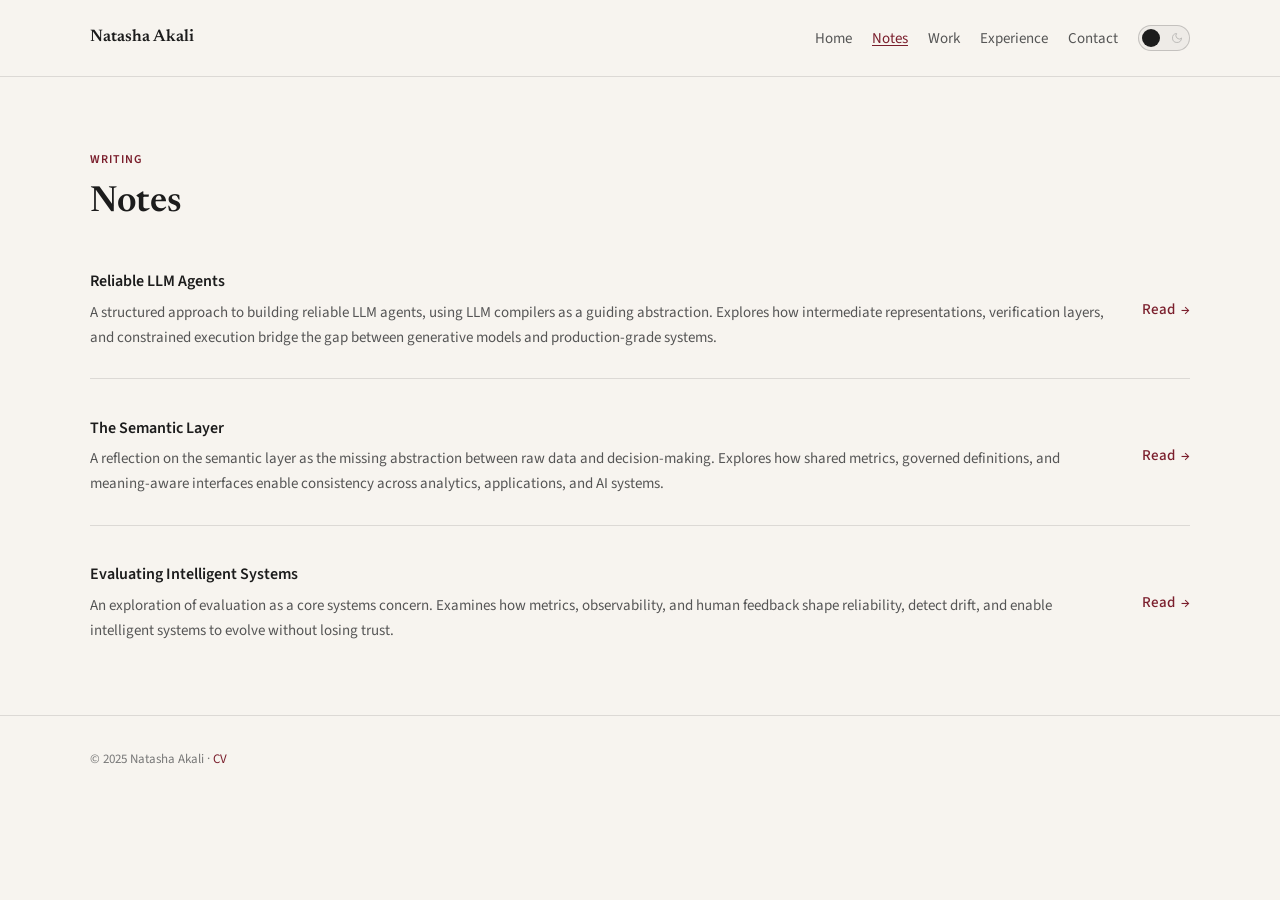
==== notes/index.html @ 8f9ca710 "Build editorial portfolio redesign" ====
<!DOCTYPE html>
<html lang="en">
<head>
    <meta charset="UTF-8">
    <meta name="viewport" content="width=device-width, initial-scale=1.0">
    <title>Notes | Natasha Akali</title>
    <script>
        (function () {
            var stored = localStorage.getItem('theme');
            var prefersDark = window.matchMedia('(prefers-color-scheme: dark)').matches;
            var theme = stored === 'dark' || stored === 'light'
                ? stored
                : (prefersDark ? 'dark' : 'light');
            document.documentElement.dataset.theme = theme;
        })();
    </script>
    <link rel="preconnect" href="https://fonts.googleapis.com">
    <link rel="preconnect" href="https://fonts.gstatic.com" crossorigin>
    <link href="https://fonts.googleapis.com/css2?family=Newsreader:ital,wght@0,400;0,600;1,400&family=Source+Sans+3:wght@400;500&display=swap" rel="stylesheet">
    <link rel="stylesheet" href="../css/site.css">
</head>
<body>
    <a href="#main" class="skip-link">Skip to content</a>

    <header class="site-header">
        <div class="shell site-header-inner">
            <a href="../index.html" class="site-brand">Natasha Akali</a>
            <button type="button" class="nav-toggle" aria-expanded="false" aria-controls="site-nav-panel">Menu</button>
            <div id="site-nav-panel" class="site-header-end">
                <nav aria-label="Primary">
                    <ul class="site-nav">
                        <li><a href="../index.html">Home</a></li>
                        <li><a href="index.html" aria-current="page">Notes</a></li>
                        <li><a href="../work/index.html">Work</a></li>
                        <li><a href="../experience.html">Experience</a></li>
                        <li><a href="mailto:nikki.akali@gmail.com">Contact</a></li>
                    </ul>
                </nav>
                <button type="button" class="theme-switch" role="switch" aria-checked="false" aria-label="Use dark mode">
                    <span class="theme-switch-icons" aria-hidden="true">
                        <svg class="theme-icon theme-icon--sun" width="12" height="12" viewBox="0 0 24 24" fill="none" stroke="currentColor" stroke-width="2" stroke-linecap="round" stroke-linejoin="round"><circle cx="12" cy="12" r="4"/><path d="M12 2v2M12 20v2M4.93 4.93l1.41 1.41M17.66 17.66l1.41 1.41M2 12h2M20 12h2M4.93 19.07l1.41-1.41M17.66 6.34l1.41-1.41"/></svg>
                        <svg class="theme-icon theme-icon--moon" width="12" height="12" viewBox="0 0 24 24" fill="none" stroke="currentColor" stroke-width="2" stroke-linecap="round" stroke-linejoin="round"><path d="M21 12.79A9 9 0 1 1 11.21 3 7 7 0 0 0 21 12.79z"/></svg>
                    </span>
                    <span class="theme-switch-thumb" aria-hidden="true"></span>
                </button>
            </div>
        </div>
    </header>

    <main id="main" class="notes-index">
        <div class="shell">
            <div class="notes-index-header">
                <p class="section-label">Writing</p>
                <h1>Notes</h1>
            </div>
            <ul class="notes-list">
                <li class="notes-row">
                    <div class="notes-row-main">
                        <a href="note1.html" class="notes-row-title">Reliable LLM Agents</a>
                        <p class="notes-row-preview">A structured approach to building reliable LLM agents, using LLM compilers as a guiding abstraction. Explores how intermediate representations, verification layers, and constrained execution bridge the gap between generative models and production-grade systems.</p>
                    </div>
                    <a href="note1.html" class="editorial-link notes-row-link" aria-label="Read Reliable LLM Agents">Read</a>
                </li>
                <li class="notes-row">
                    <div class="notes-row-main">
                        <a href="note2.html" class="notes-row-title">The Semantic Layer</a>
                        <p class="notes-row-preview">A reflection on the semantic layer as the missing abstraction between raw data and decision-making. Explores how shared metrics, governed definitions, and meaning-aware interfaces enable consistency across analytics, applications, and AI systems.</p>
                    </div>
                    <a href="note2.html" class="editorial-link notes-row-link" aria-label="Read The Semantic Layer">Read</a>
                </li>
                <li class="notes-row">
                    <div class="notes-row-main">
                        <a href="note3.html" class="notes-row-title">Evaluating Intelligent Systems</a>
                        <p class="notes-row-preview">An exploration of evaluation as a core systems concern. Examines how metrics, observability, and human feedback shape reliability, detect drift, and enable intelligent systems to evolve without losing trust.</p>
                    </div>
                    <a href="note3.html" class="editorial-link notes-row-link" aria-label="Read Evaluating Intelligent Systems">Read</a>
                </li>
            </ul>
        </div>
    </main>

    <footer class="site-footer">
        <div class="shell">
            <p>&copy; 2025 Natasha Akali · <a href="../assets/resume.pdf" download>CV</a></p>
        </div>
    </footer>

    <script src="../js/theme.js" defer></script>
</body>
</html>
---- css/site.css ----
/* Typography-Led Site — shared styles */

*, *::before, *::after {
    margin: 0;
    padding: 0;
    box-sizing: border-box;
}

:root {
    --color-bg: #F7F4EF;
    --color-text: #1c1c1c;
    --color-text-muted: #555555;
    --color-text-subtle: #777777;
    --color-accent: #7A1E2C;
    --color-accent-hover: #5c1722;
    --color-border: rgba(28, 28, 28, 0.12);
    --font-serif: "Newsreader", Georgia, "Times New Roman", serif;
    --font-sans: "Source Sans 3", system-ui, -apple-system, "Segoe UI", sans-serif;
    --width-shell: min(1140px, 100% - 2.5rem);
    --width-prose: 42rem;
    --space-section: clamp(2.75rem, 7vw, 4.5rem);
    --scroll-offset: 4.5rem;
}

html[data-theme="dark"] {
    --color-bg: #141210;
    --color-text: #E8E4DF;
    --color-text-muted: #A39E97;
    --color-text-subtle: #8a847c;
    --color-accent: #C45C6A;
    --color-accent-hover: #d97885;
    --color-border: rgba(232, 228, 223, 0.14);
}

html {
    scroll-behavior: smooth;
}

body {
    font-family: var(--font-sans);
    font-size: 1.0625rem;
    line-height: 1.75;
    color: var(--color-text);
    background-color: var(--color-bg);
    -webkit-font-smoothing: antialiased;
    overflow-x: hidden;
    transition: background-color 0.2s ease, color 0.2s ease;
}

@media (prefers-reduced-motion: reduce) {
    html { scroll-behavior: auto; }
    body { transition: none; }
}

h1, h2, h3, h4 {
    font-family: var(--font-serif);
    font-weight: 600;
    line-height: 1.3;
    color: var(--color-text);
}

h1 { font-size: clamp(1.75rem, 4vw, 2.25rem); }
h2 { font-size: clamp(1.35rem, 2.5vw, 1.65rem); margin-bottom: 1rem; }
h3 { font-size: 1.125rem; margin-bottom: 0.5rem; }

p {
    margin-bottom: 1rem;
    color: var(--color-text-muted);
}

p:last-child { margin-bottom: 0; }

a {
    color: var(--color-accent);
    text-underline-offset: 0.15em;
    transition: color 0.15s ease;
}

a:hover { color: var(--color-accent-hover); }

ul, ol { padding-left: 1.25rem; color: var(--color-text-muted); }
li { margin-bottom: 0.4rem; }
li:last-child { margin-bottom: 0; }

.shell {
    width: var(--width-shell);
    max-width: 100%;
    margin: 0 auto;
    padding: 0 clamp(1rem, 3vw, 1.25rem);
}

.prose {
    max-width: var(--width-prose);
}

.prose-wide {
    max-width: min(52rem, 100%);
}

/* Skip link */
.skip-link {
    position: absolute;
    top: -100%;
    left: 1rem;
    z-index: 3000;
    padding: 0.75rem 1rem;
    background: var(--color-text);
    color: var(--color-bg);
    text-decoration: none;
    font-size: 0.875rem;
}

.skip-link:focus { top: 1rem; }

/* Header */
.site-header {
    position: sticky;
    top: 0;
    z-index: 1000;
    background: var(--color-bg);
    border-bottom: 1px solid var(--color-border);
    transition: background-color 0.2s ease;
}

.site-header-inner {
    display: flex;
    align-items: center;
    justify-content: space-between;
    gap: 1rem;
    padding-top: 1rem;
    padding-bottom: 1rem;
}

.site-brand {
    font-family: var(--font-serif);
    font-size: 1.05rem;
    font-weight: 600;
    color: var(--color-text);
    text-decoration: none;
    flex-shrink: 0;
}

.site-brand:hover { color: var(--color-accent); }

.site-header-end {
    display: flex;
    align-items: center;
    gap: 1.25rem;
    margin-left: auto;
}

.site-nav {
    display: flex;
    flex-wrap: wrap;
    align-items: center;
    gap: 1.25rem;
    list-style: none;
    padding: 0;
    margin: 0;
}

.site-nav li {
    margin: 0;
}

.site-nav a {
    display: inline-flex;
    align-items: center;
    min-height: 44px;
    padding: 0;
    font-size: 0.9375rem;
    line-height: 1.4;
    color: var(--color-text-muted);
    text-decoration: none;
}

@media (min-width: 768px) {
    .site-nav {
        flex-wrap: nowrap;
    }

    .site-nav a {
        white-space: nowrap;
    }
}

.site-nav a:hover,
.site-nav a[aria-current="page"] {
    color: var(--color-accent);
}

.site-nav a[aria-current="page"] {
    text-decoration: underline;
}

.nav-toggle {
    display: none;
    background: none;
    border: 1px solid var(--color-border);
    color: var(--color-text);
    font-family: var(--font-sans);
    font-size: 0.875rem;
    padding: 0.5rem 0.75rem;
    cursor: pointer;
    min-height: 44px;
}

/* Theme switch */
.theme-switch {
    position: relative;
    flex-shrink: 0;
    width: 52px;
    height: 26px;
    padding: 0;
    border: 1px solid color-mix(in srgb, var(--color-text) 20%, transparent);
    border-radius: 999px;
    background: color-mix(in srgb, var(--color-text) 4%, var(--color-bg));
    cursor: pointer;
}

.theme-switch-icons {
    position: absolute;
    inset: 0;
    display: flex;
    align-items: center;
    justify-content: space-between;
    padding: 0 6px;
    pointer-events: none;
}

.theme-icon {
    width: 12px;
    height: 12px;
    flex-shrink: 0;
    color: var(--color-text-subtle);
    opacity: 0.4;
}

.theme-switch[aria-checked="false"] .theme-icon--sun,
.theme-switch[aria-checked="true"] .theme-icon--moon {
    opacity: 1;
    color: var(--color-text-muted);
}

.theme-switch-thumb {
    position: absolute;
    top: 3px;
    left: 3px;
    width: 18px;
    height: 18px;
    border-radius: 50%;
    background: var(--color-text);
    transform: translateX(0);
    transition: transform 0.15s ease;
    z-index: 1;
}

.theme-switch[aria-checked="true"] .theme-switch-thumb {
    transform: translateX(26px);
}

@media (prefers-reduced-motion: reduce) {
    .theme-switch-thumb { transition: none; }
}

/* Sections */
.page-section {
    padding: var(--space-section) 0;
    scroll-margin-top: var(--scroll-offset);
}

.page-section + .page-section,
.page-section--ruled {
    border-top: 1px solid var(--color-border);
}

.section-label {
    font-family: var(--font-sans);
    font-size: 0.75rem;
    font-weight: 600;
    letter-spacing: 0.06em;
    text-transform: uppercase;
    color: var(--color-text-subtle);
    margin-bottom: 0.5rem;
}

.section-rule {
    border: none;
    border-top: 1px solid var(--color-border);
    margin: 2rem 0;
}

/* Index rows (homepage, index pages) */
.index-list {
    list-style: none;
    padding: 0;
}

.index-item {
    padding: 1.75rem 0;
    border-bottom: 1px solid var(--color-border);
}

.index-item:last-child { border-bottom: none; }

.index-item-header {
    margin-bottom: 0.5rem;
}

.index-item-title {
    font-family: var(--font-serif);
    font-size: 1.125rem;
    font-weight: 600;
    color: var(--color-text);
    text-decoration: none;
}

.index-item-title:hover { color: var(--color-accent); }

.index-item-meta {
    font-size: 0.875rem;
    color: var(--color-text-subtle);
    margin-bottom: 0.5rem;
}

.index-item-preview {
    font-size: 0.9875rem;
    max-width: var(--width-prose);
}

.index-more {
    display: inline-block;
    margin-top: 1.25rem;
    font-size: 0.9375rem;
    text-decoration: none;
}

.index-more:hover { text-decoration: underline; }

@media (min-width: 1024px) {
    .index-item {
        display: grid;
        grid-template-columns: minmax(10rem, 14rem) 1fr;
        gap: 2rem;
        align-items: start;
    }

    .index-item-header { margin-bottom: 0; }
    .index-item-preview { max-width: var(--width-prose); }
}

/* Experience entries */
.exp-entry {
    padding: 1.25rem 0;
    border-bottom: 1px solid var(--color-border);
}

.exp-entry:last-child { border-bottom: none; }

.exp-meta {
    font-size: 0.9375rem;
    color: var(--color-text);
    margin-bottom: 0.35rem;
}

.exp-meta span {
    color: var(--color-text-subtle);
}

.exp-detail {
    font-size: 0.9375rem;
    max-width: var(--width-prose);
}

/* Glance / metadata dl */
.meta-dl dt {
    font-size: 0.75rem;
    font-weight: 600;
    letter-spacing: 0.05em;
    text-transform: uppercase;
    color: var(--color-text-subtle);
    margin-bottom: 0.25rem;
}

.meta-dl dd {
    margin: 0 0 1.25rem;
    color: var(--color-text-muted);
}

.meta-dl dd:last-child { margin-bottom: 0; }

/* Contact */
.contact-block a {
    text-decoration: none;
}

.contact-block a:hover {
    text-decoration: underline;
}

.contact-links {
    display: flex;
    flex-wrap: wrap;
    gap: 0.75rem 1.5rem;
    list-style: none;
    padding: 0;
    margin-top: 1rem;
}

.contact-links a {
    font-size: 0.9375rem;
    text-decoration: none;
}

.contact-links a:hover { text-decoration: underline; }

/* Footer */
.site-footer {
    border-top: 1px solid var(--color-border);
    padding: 2rem 0 2.5rem;
}

.site-footer p {
    font-size: 0.8125rem;
    color: var(--color-text-subtle);
}

.site-footer a {
    text-decoration: none;
}

.site-footer a:hover { text-decoration: underline; }

/* Essay / long-form reading */
.reading {
    padding: clamp(2rem, 6vw, 3.5rem) 0 var(--space-section);
}

.reading-layout {
    max-width: calc(var(--width-prose) + 4rem);
    margin: 0 auto;
}

.essay {
    max-width: var(--width-prose);
    margin: 0 auto;
}

.essay h1 {
    font-size: clamp(1.85rem, 4vw, 2.5rem);
    font-weight: 600;
    line-height: 1.22;
    margin-bottom: 0.65rem;
    color: var(--color-text);
}

.essay-meta {
    font-family: var(--font-sans);
    font-size: 0.8125rem;
    font-weight: 500;
    letter-spacing: 0.04em;
    color: var(--color-text-subtle);
    margin-bottom: clamp(2rem, 4vw, 2.75rem);
    padding-bottom: clamp(1.25rem, 3vw, 1.75rem);
    border-bottom: 1px solid var(--color-border);
}

.essay h2 {
    font-size: clamp(1.25rem, 2.5vw, 1.5rem);
    margin-top: clamp(2.25rem, 5vw, 3rem);
    margin-bottom: 0.85rem;
}

.essay h3 {
    font-family: var(--font-serif);
    font-size: 1.125rem;
    margin-top: 2rem;
    margin-bottom: 0.5rem;
}

.essay p {
    font-size: 1.0625rem;
    line-height: 1.8;
}

.essay a {
    text-decoration: none;
}

.essay a:hover {
    text-decoration: underline;
}

.essay ul,
.essay ol {
    margin-bottom: 1rem;
    padding-left: 1.35rem;
}

.essay li {
    margin-bottom: 0.5rem;
    line-height: 1.75;
}

.essay blockquote {
    margin: 1.5rem 0;
    padding-left: 1.25rem;
    border-left: 2px solid var(--color-border);
    color: var(--color-text-muted);
    font-style: italic;
}

.page-back {
    display: inline-flex;
    align-items: center;
    gap: 0.35rem;
    margin-bottom: clamp(1.5rem, 4vw, 2.25rem);
    font-size: 0.9375rem;
    font-weight: 500;
    color: var(--color-text-muted);
    text-decoration: none;
}

.page-back:hover {
    color: var(--color-accent);
    text-decoration: underline;
}

/* Notes index */
.notes-index {
    padding: var(--space-section) 0;
}

.notes-index .section-label {
    color: var(--color-accent);
    letter-spacing: 0.08em;
    margin-bottom: 0.65rem;
}

.notes-index-header {
    margin-bottom: clamp(1.5rem, 4vw, 2.5rem);
}

.notes-index-header h1 {
    font-size: clamp(1.75rem, 3.5vw, 2.25rem);
    margin-bottom: 0;
}

/* Case study pages */
.case-header {
    padding: clamp(2rem, 6vw, 3rem) 0 2rem;
    border-bottom: 1px solid var(--color-border);
}

.case-header h1 { margin-bottom: 0.75rem; }

.case-lede {
    font-size: 1.125rem;
    max-width: var(--width-prose);
    margin-bottom: 1rem;
}

.case-meta-line {
    font-size: 0.875rem;
    color: var(--color-text-subtle);
    margin-bottom: 0.75rem;
}

.case-links {
    display: flex;
    flex-wrap: wrap;
    gap: 1rem 1.5rem;
    margin-top: 1rem;
}

.case-links a {
    font-size: 0.9375rem;
    text-decoration: none;
}

.case-links a:hover { text-decoration: underline; }

.case-section {
    padding: 2.5rem 0;
    border-bottom: 1px solid var(--color-border);
}

.case-section:last-child { border-bottom: none; }

.case-section .section-label { color: var(--color-accent); }

.case-body {
    max-width: var(--width-prose);
}

.case-body p {
    line-height: 1.8;
}

.case-points {
    display: grid;
    gap: 2rem;
    margin-top: 1.5rem;
}

@media (min-width: 768px) {
    .case-points--cols {
        grid-template-columns: repeat(3, 1fr);
        max-width: none;
    }

    .case-points--cols .case-point p {
        font-size: 0.9375rem;
    }
}

.case-point h3 {
    font-family: var(--font-serif);
}

/* Architecture diagram */
.diagram-wrap {
    margin-top: 1.5rem;
    padding: 1.5rem 0;
    overflow-x: auto;
    border-top: 1px solid var(--color-border);
    border-bottom: 1px solid var(--color-border);
}

.arch-diagram {
    display: flex;
    align-items: center;
    min-width: max-content;
    gap: 0;
}

.arch-node {
    border: 1px solid var(--color-border);
    padding: 0.875rem 1rem;
    min-width: 140px;
    text-align: center;
    flex-shrink: 0;
}

.arch-node strong {
    display: block;
    font-family: var(--font-sans);
    font-size: 0.8125rem;
    font-weight: 600;
    color: var(--color-text);
    margin-bottom: 0.25rem;
}

.arch-node span {
    font-size: 0.75rem;
    color: var(--color-text-subtle);
}

.arch-arrow {
    padding: 0 0.35rem;
    color: var(--color-text-subtle);
    font-size: 0.875rem;
    flex-shrink: 0;
}

/* Roles list (experience page) */
.roles-plain {
    list-style: none;
    padding: 0;
    margin-bottom: 2rem;
}

.roles-plain li {
    padding: 0.35rem 0;
    font-size: 0.9375rem;
    color: var(--color-text-muted);
}

/* Focus */
:focus-visible {
    outline: 2px solid var(--color-accent);
    outline-offset: 2px;
}

/* Mobile nav */
@media (max-width: 767px) {
    .nav-toggle { display: inline-flex; align-items: center; }

    .site-header-end {
        position: absolute;
        top: 100%;
        left: 0;
        right: 0;
        flex-direction: column;
        align-items: stretch;
        gap: 0;
        padding: 0 clamp(1rem, 3vw, 1.25rem) 1rem;
        background: var(--color-bg);
        border-bottom: 1px solid var(--color-border);
        display: none;
    }

    .site-header-end.is-open { display: flex; }

    .site-header-inner { position: relative; flex-wrap: wrap; }

    .site-nav {
        flex-direction: column;
        align-items: stretch;
        width: 100%;
        padding-top: 0.5rem;
    }

    .site-nav a {
        padding: 0.5rem 0;
        min-height: 44px;
    }

    .theme-switch {
        align-self: flex-end;
        margin-top: 0.75rem;
    }
}

@media (max-width: 430px) {
    :root { --space-section: clamp(2.25rem, 6vw, 2.75rem); }
    body { font-size: 1rem; }
}

/* ——— Homepage ——— */

.page-home {
    --width-home-content: min(68rem, 100%);
    --home-label-col: minmax(9rem, 14rem);
}

.page-home .section-label {
    color: var(--color-accent);
    letter-spacing: 0.08em;
    margin-bottom: 0.65rem;
}

.editorial-link {
    display: inline-flex;
    align-items: center;
    gap: 0.35rem;
    font-size: 0.9375rem;
    font-weight: 500;
    color: var(--color-accent);
    text-decoration: none;
}

.editorial-link::after {
    content: "→";
    font-size: 0.875rem;
    transition: transform 0.15s ease;
}

.editorial-link:hover {
    color: var(--color-accent-hover);
}

.editorial-link:hover::after {
    transform: translateX(2px);
}

/* Hero */
.home-hero {
    padding: clamp(2.5rem, 7vw, 4.5rem) 0 clamp(2.75rem, 6vw, 4rem);
}

.home-hero-grid {
    display: grid;
    gap: clamp(2rem, 5vw, 3.5rem);
    align-items: start;
}

@media (min-width: 900px) {
    .home-hero-grid {
        grid-template-columns: minmax(0, 1.65fr) minmax(15rem, 1fr);
        gap: clamp(2.5rem, 5vw, 4rem);
    }
}

.home-hero-main h1 {
    font-size: clamp(1.85rem, 4.5vw, 2.85rem);
    font-weight: 600;
    line-height: 1.22;
    color: var(--color-text);
    margin-bottom: clamp(1.25rem, 3vw, 1.75rem);
    max-width: 20em;
}

.home-hero-main h1 em {
    font-style: italic;
    font-weight: 400;
}

.home-hero-body {
    max-width: var(--width-home-content);
}

.home-hero-body p {
    font-size: clamp(1rem, 1.5vw, 1.0625rem);
    line-height: 1.75;
}

.home-hero-links {
    display: flex;
    flex-wrap: wrap;
    gap: 1.25rem 2rem;
    margin-top: clamp(1.5rem, 3vw, 2rem);
}

.home-glance {
    border: 1px solid var(--color-border);
    padding: clamp(1.25rem, 3vw, 1.75rem);
    background: color-mix(in srgb, var(--color-text) 2.5%, var(--color-bg));
}

html[data-theme="dark"] .home-glance {
    background: color-mix(in srgb, var(--color-text) 4%, var(--color-bg));
}

.glance-list {
    display: grid;
    gap: 1.35rem;
}

.glance-item dt {
    font-size: 0.6875rem;
    font-weight: 600;
    letter-spacing: 0.08em;
    text-transform: uppercase;
    color: var(--color-accent);
    margin-bottom: 0.35rem;
}

.glance-item dd {
    margin: 0;
    font-size: 0.9375rem;
    line-height: 1.55;
    color: var(--color-text-muted);
}

/* Section grid (label left, content right) */
.home-section {
    padding: var(--space-section) 0;
    scroll-margin-top: var(--scroll-offset);
}

.home-section-grid {
    display: grid;
    gap: clamp(1.25rem, 3vw, 2rem);
}

@media (min-width: 768px) {
    .home-section-grid {
        grid-template-columns: var(--home-label-col) minmax(0, 1fr);
        gap: clamp(2rem, 4vw, 3.5rem);
        align-items: start;
    }
}

.home-section-intro h2 {
    font-size: clamp(1.35rem, 2.5vw, 1.75rem);
    margin-bottom: 0;
    line-height: 1.25;
}

.home-section-body {
    max-width: var(--width-home-content);
}

@media (min-width: 768px) {
    .home-section-body {
        max-width: none;
    }
}

.home-section-more {
    margin-top: clamp(1.5rem, 3vw, 2rem);
}

/* Project cards */
.project-grid {
    list-style: none;
    padding: 0;
    display: grid;
    gap: clamp(1.75rem, 4vw, 2.5rem);
}

@media (min-width: 768px) {
    .project-grid {
        grid-template-columns: repeat(3, minmax(0, 1fr));
        gap: clamp(1.5rem, 3vw, 2rem);
    }
}

.project-card {
    display: flex;
    flex-direction: column;
    gap: 0.5rem;
}

.project-card-title {
    font-family: var(--font-sans);
    font-size: 1rem;
    font-weight: 600;
    line-height: 1.35;
    margin: 0;
}

.project-card-title a {
    color: var(--color-text);
    text-decoration: none;
}

.project-card-title a:hover {
    color: var(--color-accent);
}

.project-card-meta {
    font-size: 0.8125rem;
    color: var(--color-text-subtle);
    margin: 0;
    line-height: 1.4;
}

.project-card-desc {
    font-size: 0.9375rem;
    line-height: 1.65;
    margin: 0 0 0.35rem;
    flex: 1;
}

.project-card .editorial-link {
    margin-top: auto;
    align-self: flex-start;
}

/* Notes list */
.notes-list {
    list-style: none;
    padding: 0;
}

.notes-row {
    display: grid;
    gap: 0.75rem 1.5rem;
    padding: clamp(1.25rem, 3vw, 1.75rem) 0;
    border-bottom: 1px solid var(--color-border);
    align-items: start;
}

.notes-row:first-child {
    padding-top: 0;
}

.notes-row:last-child {
    border-bottom: none;
    padding-bottom: 0;
}

@media (min-width: 640px) {
    .notes-row {
        grid-template-columns: minmax(0, 1fr) auto;
        align-items: center;
    }
}

.notes-row-title {
    display: inline-block;
    font-family: var(--font-sans);
    font-size: 1rem;
    font-weight: 600;
    color: var(--color-text);
    text-decoration: none;
    margin-bottom: 0.35rem;
}

.notes-row-title:hover {
    color: var(--color-accent);
}

.notes-row-preview {
    font-size: 0.9375rem;
    line-height: 1.65;
    margin: 0;
    color: var(--color-text-muted);
}

.notes-row-link {
    white-space: nowrap;
    justify-self: start;
}

@media (min-width: 640px) {
    .notes-row-link {
        justify-self: end;
        padding-top: 0.15rem;
    }
}

/* Experience / impact grid */
.impact-grid {
    list-style: none;
    padding: 0;
    margin: 0;
    display: grid;
    gap: 0;
}

.impact-item {
    padding: clamp(1.25rem, 3vw, 1.75rem) 0;
    border-bottom: 1px solid var(--color-border);
}

.impact-item:first-child {
    padding-top: 0;
}

.impact-item:last-child {
    border-bottom: none;
    padding-bottom: 0;
}

@media (min-width: 768px) {
    .impact-grid {
        grid-template-columns: repeat(2, minmax(0, 1fr));
        gap: 0;
    }

    .impact-item {
        padding: 0 clamp(1rem, 2vw, 1.5rem);
        border-bottom: none;
    }

    .impact-item:first-child {
        padding-left: 0;
    }

    .impact-item:not(:nth-child(2n)) {
        border-right: 1px solid var(--color-border);
    }

    .impact-item:nth-child(2n) {
        padding-right: 0;
    }

    .impact-item:nth-child(n + 3) {
        margin-top: clamp(1.5rem, 3vw, 2rem);
        padding-top: clamp(1.5rem, 3vw, 2rem);
        border-top: 1px solid var(--color-border);
        border-right: none;
        padding-left: 0;
        padding-right: 0;
    }
}

@media (min-width: 1024px) {
    .impact-grid {
        grid-template-columns: repeat(3, minmax(0, 1fr));
    }

    .impact-item {
        margin-top: 0;
        padding-top: 0;
        border-top: none;
        padding: 0 clamp(1.25rem, 2vw, 1.75rem);
    }

    .impact-item:first-child {
        padding-left: 0;
    }

    .impact-item:last-child {
        padding-right: 0;
        border-right: none;
    }

    .impact-item:not(:last-child) {
        border-right: 1px solid var(--color-border);
    }

    .impact-item:nth-child(n + 3) {
        margin-top: 0;
        padding-top: 0;
        border-top: none;
    }
}

@media (min-width: 1200px) {
    .impact-grid:has(.impact-item:nth-child(4)) {
        grid-template-columns: repeat(4, minmax(0, 1fr));
    }
}

.impact-role {
    font-family: var(--font-sans);
    font-size: 0.9375rem;
    font-weight: 600;
    color: var(--color-text);
    margin-bottom: 0.5rem;
    line-height: 1.4;
}

.impact-detail {
    font-size: 0.9375rem;
    line-height: 1.65;
    margin-bottom: 0.5rem;
}

.impact-detail a {
    text-decoration: none;
}

.impact-detail a:hover {
    text-decoration: underline;
}

.impact-meta {
    font-size: 0.8125rem;
    color: var(--color-text-subtle);
    margin: 0;
}

/* Contact */
.home-contact {
    padding-bottom: clamp(2.5rem, 6vw, 3.5rem);
}

.home-contact-grid {
    display: grid;
    gap: clamp(1.5rem, 3vw, 2rem);
    align-items: start;
}

@media (min-width: 768px) {
    .home-contact-grid {
        grid-template-columns: minmax(0, 1fr) auto;
        align-items: center;
        gap: 2.5rem;
    }
}

.home-contact-intro h2 {
    font-size: clamp(1.35rem, 2.5vw, 1.75rem);
    margin-bottom: 0.5rem;
}

.home-contact-intro p {
    font-size: 0.9375rem;
    max-width: 28rem;
    margin: 0;
}

.home-contact-intro p a {
    text-decoration: none;
}

.home-contact-intro p a:hover {
    text-decoration: underline;
}

.home-contact-links {
    display: flex;
    flex-wrap: wrap;
    gap: 0.75rem 1.75rem;
    list-style: none;
    padding: 0;
    margin: 0;
}

@media (max-width: 767px) {
    .home-hero-main h1 {
        max-width: none;
    }

    .home-glance {
        max-width: 22rem;
    }

    .project-grid {
        gap: 2rem;
    }

    .project-card + .project-card {
        padding-top: 0.25rem;
    }

    .home-contact-links {
        gap: 0.75rem 1.25rem;
    }
}
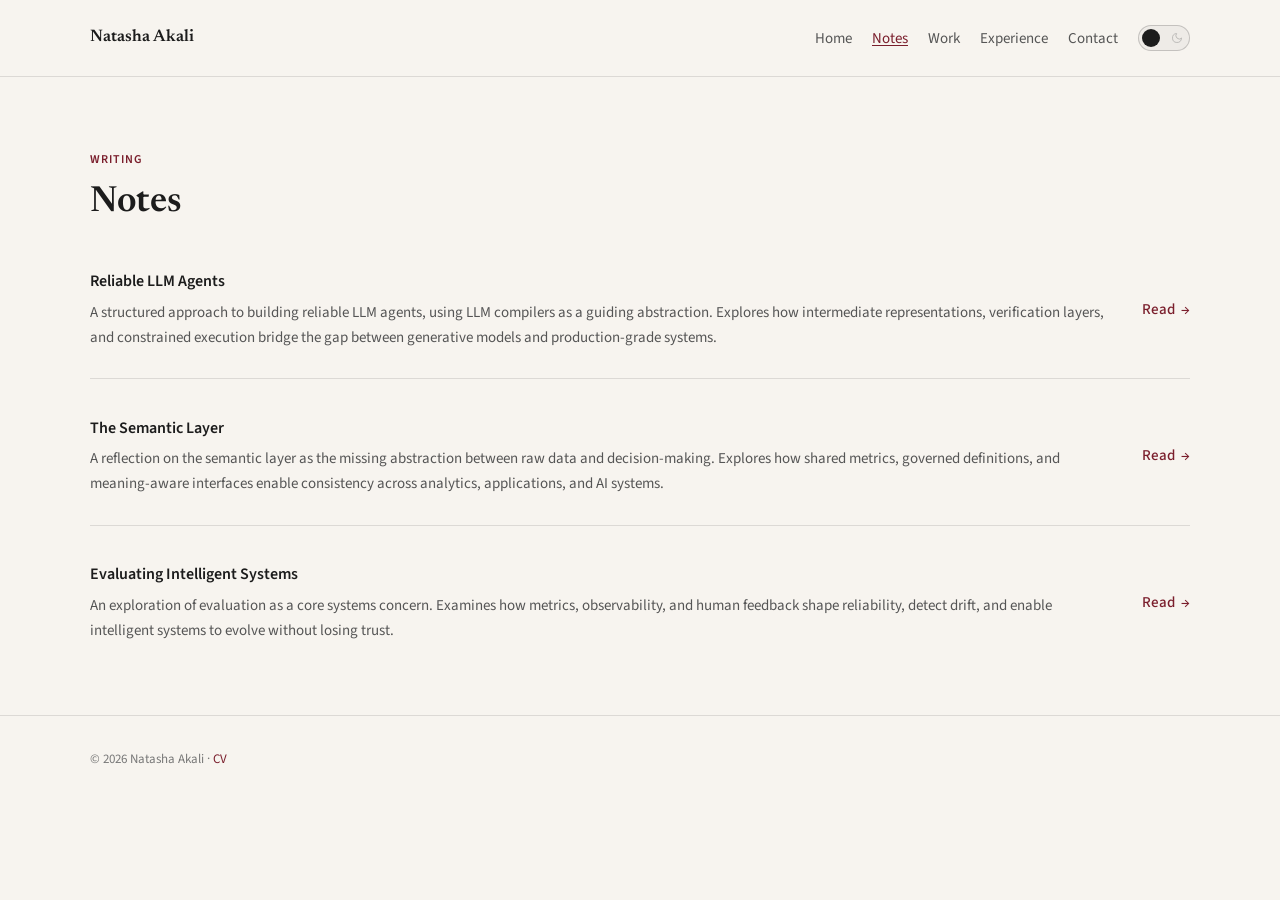
==== commit 4dd35e42: "Fixed signature year" ====
--- a/notes/index.html
+++ b/notes/index.html
@@ -81,7 +81,7 @@
 
     <footer class="site-footer">
         <div class="shell">
-            <p>&copy; 2025 Natasha Akali · <a href="../assets/resume.pdf" download>CV</a></p>
+            <p>&copy; 2026 Natasha Akali · <a href="../assets/resume.pdf" download>CV</a></p>
         </div>
     </footer>
 
--- a/css/site.css
+++ b/css/site.css
@@ -432,6 +432,14 @@
 .site-footer a:hover { text-decoration: underline; }
 
 /* Essay / long-form reading */
+.page-reading {
+    --reading-inset: clamp(1rem, 3vw, 1.25rem);
+}
+
+.page-reading .reading {
+    padding: clamp(2.5rem, 6vw, 4rem) 0 var(--space-section);
+}
+
 .reading {
     padding: clamp(2rem, 6vw, 3.5rem) 0 var(--space-section);
 }
@@ -439,6 +447,15 @@
 .reading-layout {
     max-width: calc(var(--width-prose) + 4rem);
     margin: 0 auto;
+}
+
+.page-reading .page-back {
+    font-family: var(--font-sans);
+    letter-spacing: 0.01em;
+}
+
+.page-reading .essay {
+    padding-top: 0.25rem;
 }
 
 .essay {
@@ -456,10 +473,11 @@
 
 .essay-meta {
     font-family: var(--font-sans);
-    font-size: 0.8125rem;
-    font-weight: 500;
-    letter-spacing: 0.04em;
-    color: var(--color-text-subtle);
+    font-size: 0.875rem;
+    font-weight: 400;
+    line-height: 1.5;
+    letter-spacing: 0.01em;
+    color: var(--color-text-muted);
     margin-bottom: clamp(2rem, 4vw, 2.75rem);
     padding-bottom: clamp(1.25rem, 3vw, 1.75rem);
     border-bottom: 1px solid var(--color-border);
@@ -1083,10 +1101,21 @@
         border-right: 1px solid var(--color-border);
     }
 
+    /* Undo 768px two-column padding overrides so dividers sit in even gutters */
+    .impact-item:nth-child(2n) {
+        padding-right: clamp(1.25rem, 2vw, 1.75rem);
+    }
+
     .impact-item:nth-child(n + 3) {
         margin-top: 0;
         padding-top: 0;
         border-top: none;
+        padding-left: clamp(1.25rem, 2vw, 1.75rem);
+        padding-right: clamp(1.25rem, 2vw, 1.75rem);
+    }
+
+    .impact-item:nth-child(n + 3):last-child {
+        padding-right: 0;
     }
 }
 
